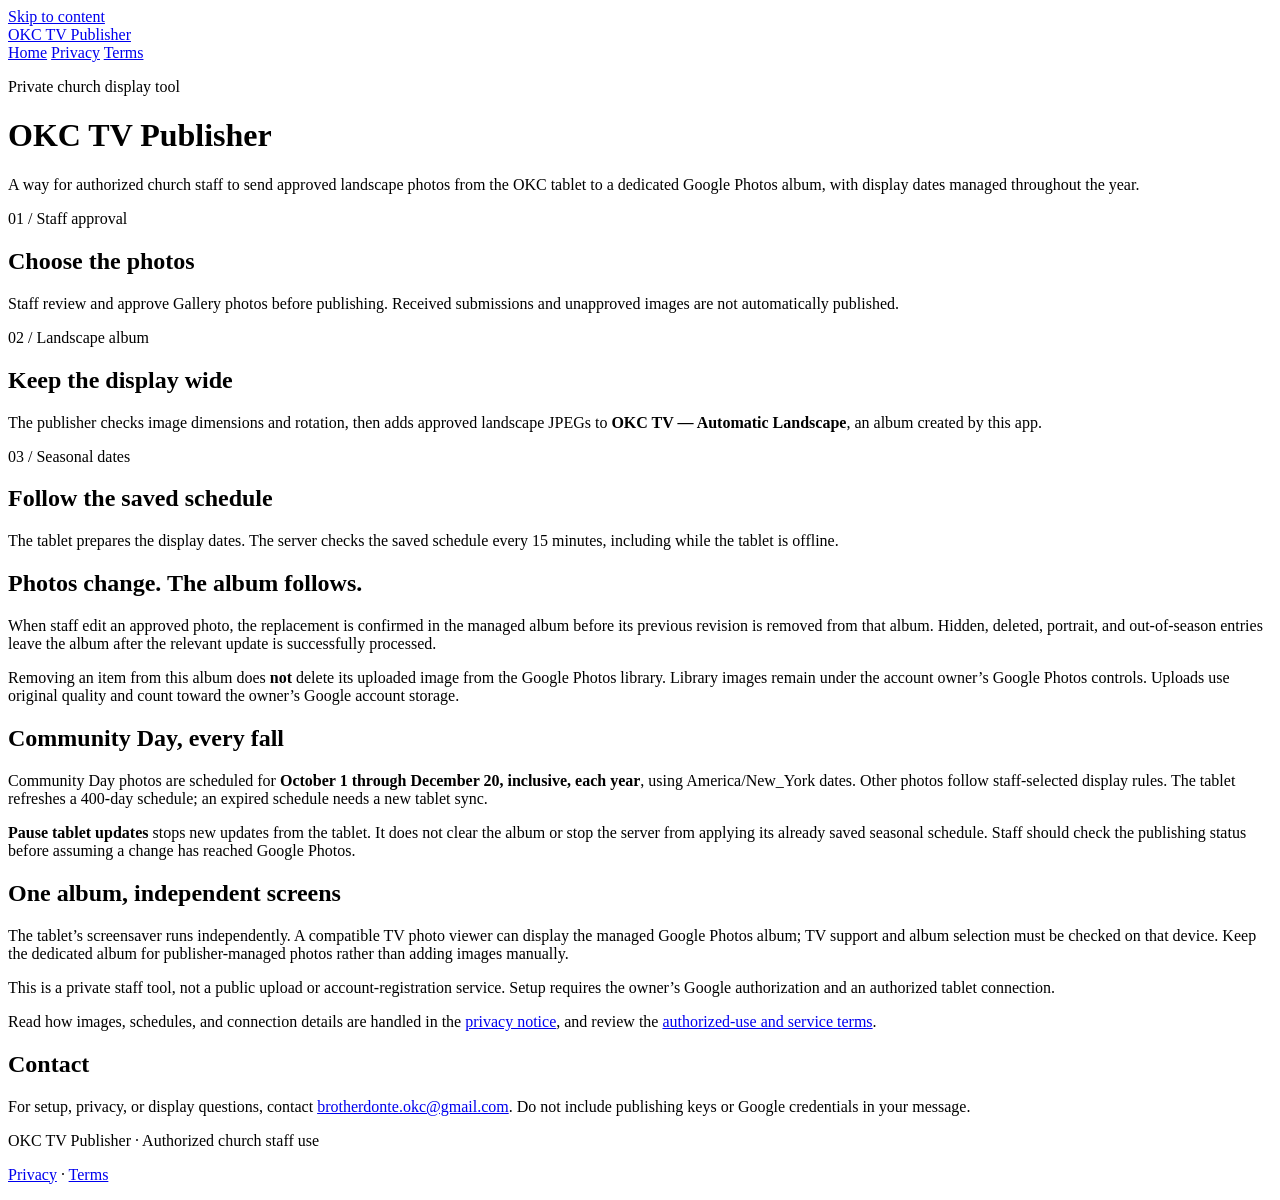
==== index.html @ 70f949c1 "Publish OKC TV Publisher index.html" ====
<!doctype html>
<html lang="en">
<head>
  <meta charset="utf-8">
  <meta name="viewport" content="width=device-width, initial-scale=1">
  <meta name="description" content="OKC TV Publisher helps authorized church staff publish approved landscape photos to a dedicated Google Photos album.">
  <title>OKC TV Publisher</title>
  <link rel="stylesheet" href="styles.css">
</head>
<body>
  <a class="skip-link" href="#main">Skip to content</a>
  <header class="site-header">
    <div class="shell header-inner">
      <a class="brand" href="index.html">OKC TV Publisher</a>
      <nav class="site-nav" aria-label="Main navigation">
        <a href="index.html" aria-current="page">Home</a>
        <a href="privacy.html">Privacy</a>
        <a href="terms.html">Terms</a>
      </nav>
    </div>
  </header>
  <main id="main" class="shell">
    <p class="eyebrow">Private church display tool</p>
    <h1>OKC TV Publisher</h1>
    <p class="lead">A way for authorized church staff to send approved landscape photos from the OKC tablet to a dedicated Google Photos album, with display dates managed throughout the year.</p>
    <div class="cards">
      <section class="card" aria-labelledby="approve-heading">
        <span class="step">01 / Staff approval</span>
        <h2 id="approve-heading">Choose the photos</h2>
        <p>Staff review and approve Gallery photos before publishing. Received submissions and unapproved images are not automatically published.</p>
      </section>
      <section class="card" aria-labelledby="publish-heading">
        <span class="step">02 / Landscape album</span>
        <h2 id="publish-heading">Keep the display wide</h2>
        <p>The publisher checks image dimensions and rotation, then adds approved landscape JPEGs to <strong>OKC TV — Automatic Landscape</strong>, an album created by this app.</p>
      </section>
      <section class="card" aria-labelledby="schedule-heading">
        <span class="step">03 / Seasonal dates</span>
        <h2 id="schedule-heading">Follow the saved schedule</h2>
        <p>The tablet prepares the display dates. The server checks the saved schedule every 15 minutes, including while the tablet is offline.</p>
      </section>
    </div>
    <div class="prose">
      <h2>Photos change. The album follows.</h2>
      <p>When staff edit an approved photo, the replacement is confirmed in the managed album before its previous revision is removed from that album. Hidden, deleted, portrait, and out-of-season entries leave the album after the relevant update is successfully processed.</p>
      <p>Removing an item from this album does <strong>not</strong> delete its uploaded image from the Google Photos library. Library images remain under the account owner’s Google Photos controls. Uploads use original quality and count toward the owner’s Google account storage.</p>
      <h2>Community Day, every fall</h2>
      <p>Community Day photos are scheduled for <strong>October 1 through December 20, inclusive, each year</strong>, using America/New_York dates. Other photos follow staff-selected display rules. The tablet refreshes a 400-day schedule; an expired schedule needs a new tablet sync.</p>
      <aside class="note" aria-label="What pausing does">
        <p><strong>Pause tablet updates</strong> stops new updates from the tablet. It does not clear the album or stop the server from applying its already saved seasonal schedule. Staff should check the publishing status before assuming a change has reached Google Photos.</p>
      </aside>
      <h2>One album, independent screens</h2>
      <p>The tablet’s screensaver runs independently. A compatible TV photo viewer can display the managed Google Photos album; TV support and album selection must be checked on that device. Keep the dedicated album for publisher-managed photos rather than adding images manually.</p>
      <p>This is a private staff tool, not a public upload or account-registration service. Setup requires the owner’s Google authorization and an authorized tablet connection.</p>
      <p>Read how images, schedules, and connection details are handled in the <a href="privacy.html">privacy notice</a>, and review the <a href="terms.html">authorized-use and service terms</a>.</p>
      <h2>Contact</h2>
      <p>For setup, privacy, or display questions, contact <a href="mailto:brotherdonte.okc@gmail.com">brotherdonte.okc@gmail.com</a>. Do not include publishing keys or Google credentials in your message.</p>
    </div>
  </main>
  <footer class="site-footer">
    <div class="shell footer-inner">
      <p>OKC TV Publisher · Authorized church staff use</p>
      <p><a href="privacy.html">Privacy</a> · <a href="terms.html">Terms</a></p>
    </div>
  </footer>
</body>
</html>
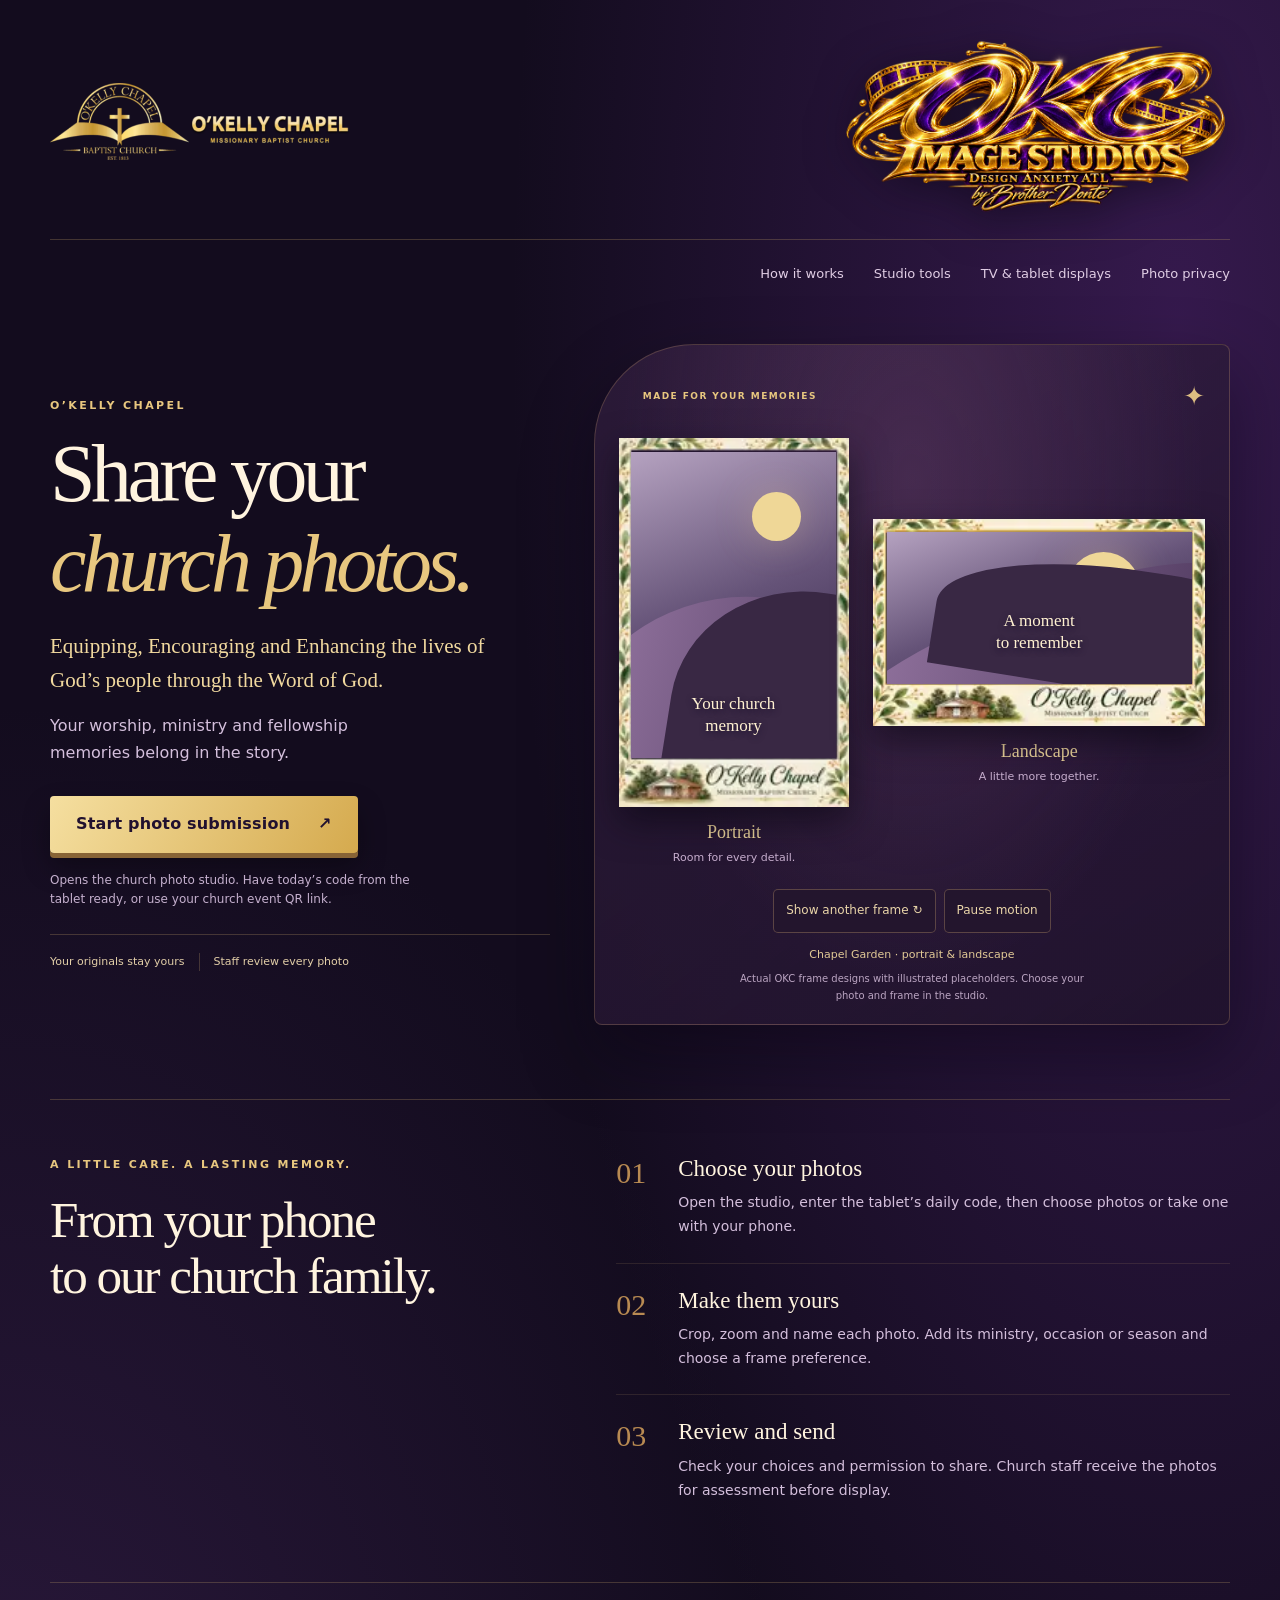
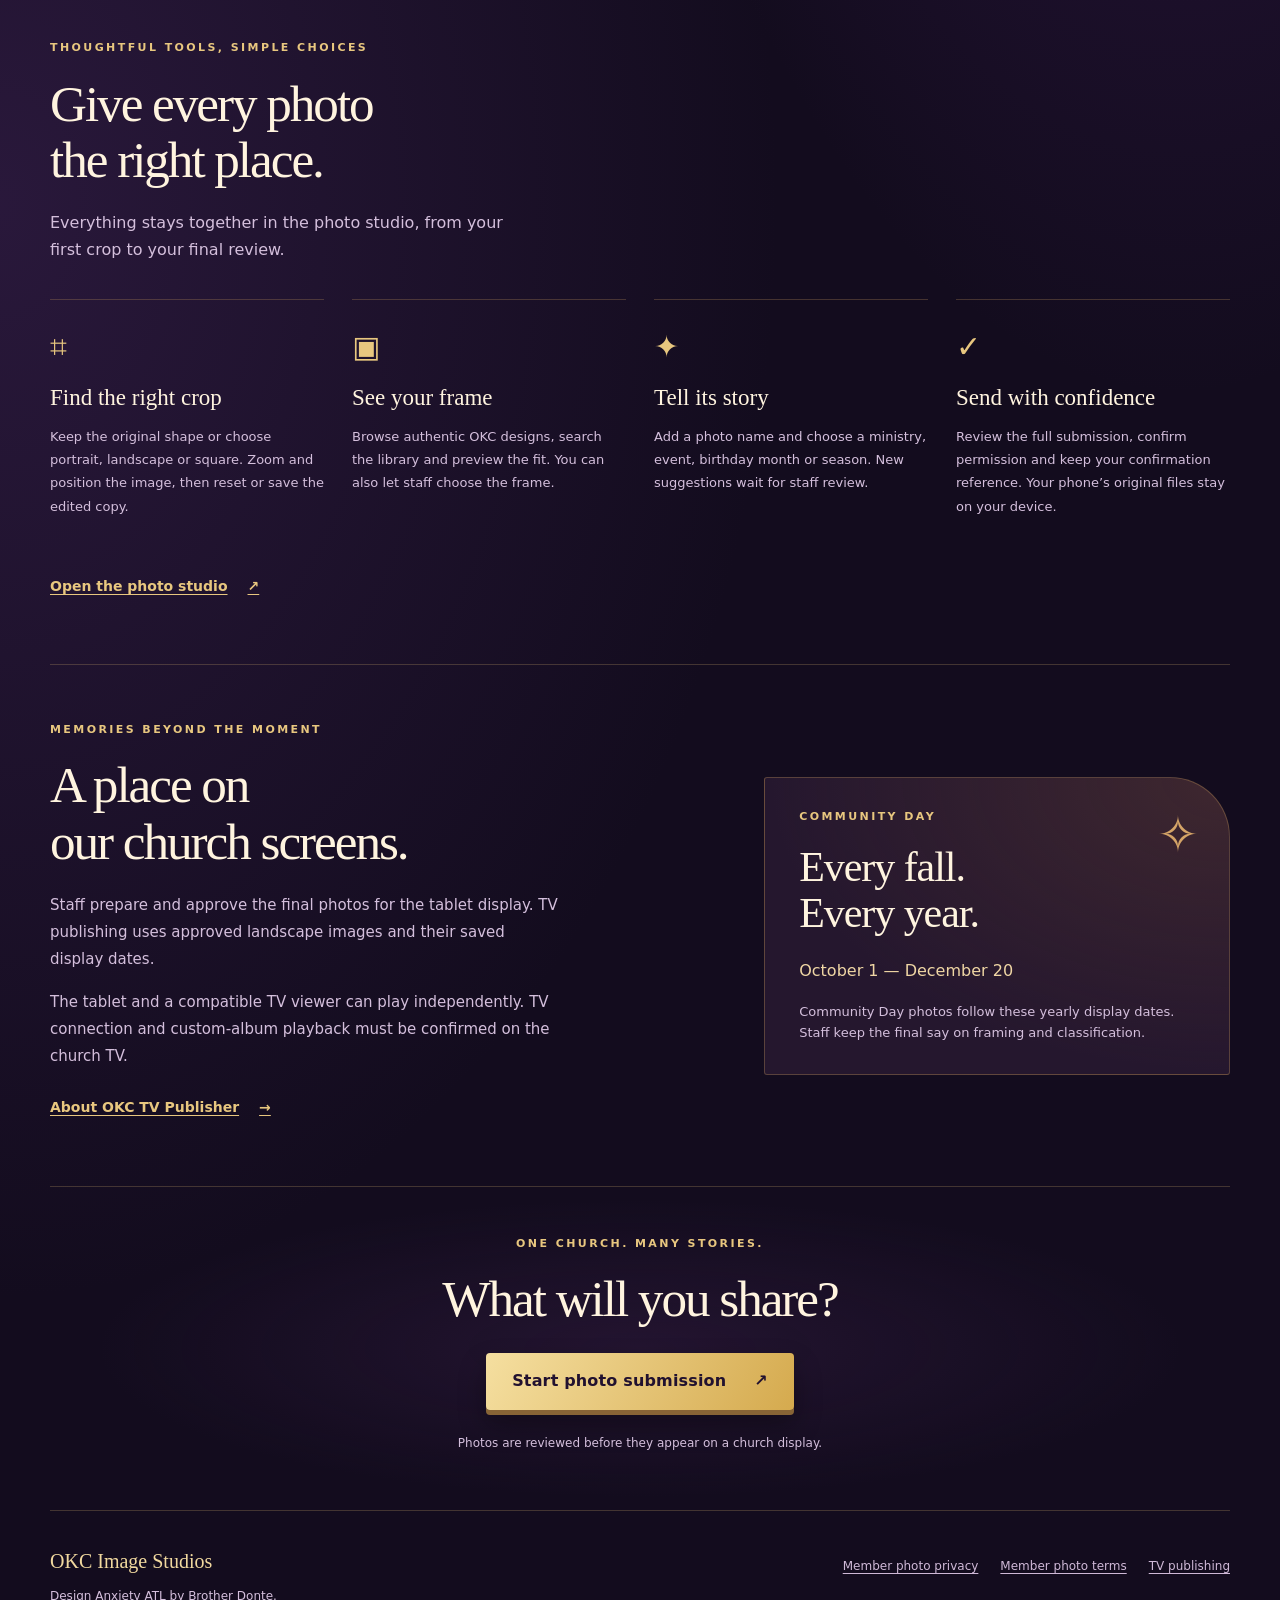
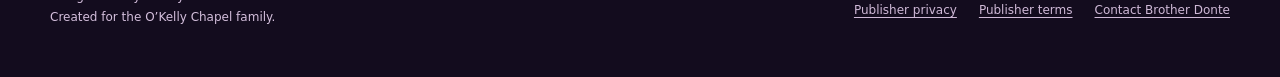
==== commit 30c3cbd3: "Publish OKC Image Studios portal and connected studio entry" ====
--- a/index.html
+++ b/index.html
@@ -3,65 +3,85 @@
 <head>
   <meta charset="utf-8">
   <meta name="viewport" content="width=device-width, initial-scale=1">
-  <meta name="description" content="OKC TV Publisher helps authorized church staff publish approved landscape photos to a dedicated Google Photos album.">
-  <title>OKC TV Publisher</title>
-  <link rel="stylesheet" href="styles.css">
+  <meta name="description" content="Share church photos with O&rsquo;Kelly Chapel. Crop and name your photos, choose portrait or landscape frames, and send them to church staff for review.">
+  <title>Share Church Memories | OKC Image Studios</title>
+  <link rel="stylesheet" href="studio.css">
+  <script src="studio.js" defer></script>
 </head>
 <body>
   <a class="skip-link" href="#main">Skip to content</a>
-  <header class="site-header">
-    <div class="shell header-inner">
-      <a class="brand" href="index.html">OKC TV Publisher</a>
-      <nav class="site-nav" aria-label="Main navigation">
-        <a href="index.html" aria-current="page">Home</a>
-        <a href="privacy.html">Privacy</a>
-        <a href="terms.html">Terms</a>
+  <div class="page-shell">
+    <header class="site-header">
+      <div class="brand-bar">
+        <a href="index.html" aria-label="OKC Image Studios home"><img class="church-brand" src="assets/church-brand.webp" alt="O&rsquo;Kelly Chapel Missionary Baptist Church" width="300" height="150"></a>
+        <img class="studio-brand" src="assets/studio-brand.png" alt="OKC Image Studios &mdash; Design Anxiety ATL by Brother Donte" width="390" height="200">
+      </div>
+      <nav class="main-nav" aria-label="Main navigation">
+        <a href="#how-it-works">How it works</a>
+        <a href="#studio-tools">Studio tools</a>
+        <a href="tv-publisher.html">TV &amp; tablet displays</a>
+        <a href="studio-privacy.html">Photo privacy</a>
       </nav>
-    </div>
-  </header>
-  <main id="main" class="shell">
-    <p class="eyebrow">Private church display tool</p>
-    <h1>OKC TV Publisher</h1>
-    <p class="lead">A way for authorized church staff to send approved landscape photos from the OKC tablet to a dedicated Google Photos album, with display dates managed throughout the year.</p>
-    <div class="cards">
-      <section class="card" aria-labelledby="approve-heading">
-        <span class="step">01 / Staff approval</span>
-        <h2 id="approve-heading">Choose the photos</h2>
-        <p>Staff review and approve Gallery photos before publishing. Received submissions and unapproved images are not automatically published.</p>
+    </header>
+    <main id="main">
+      <section class="studio-hero" aria-labelledby="hero-heading">
+        <div class="hero-copy">
+          <p class="eyebrow">O&rsquo;Kelly Chapel</p>
+          <h1 id="hero-heading">Share your<br><em>church photos.</em></h1>
+          <p class="church-motto">Equipping, Encouraging and Enhancing the lives of God&rsquo;s people through the Word of God.</p>
+          <p class="church-invitation">Your worship, ministry and fellowship memories belong in the story.</p>
+          <a class="button button-primary" href="https://script.google.com/macros/s/AKfycbyssqxUVHCUqK0O1XkhN_K3kER5trXIt2nqcTqf9sgAg4-SgfCbiGrs4DNAgqa4nCBD/exec">Start photo submission <span aria-hidden="true">&#8599;</span></a>
+          <p class="entry-note">Opens the church photo studio. Have today&rsquo;s code from the tablet ready, or use your church event QR link.</p>
+          <div class="trust" aria-label="Photo sharing safeguards"><span>Your originals stay yours</span><span>Staff review every photo</span></div>
+        </div>
+        <section class="hero-art" aria-labelledby="frame-examples-heading">
+          <div class="art-heading"><span class="eyebrow" id="frame-examples-heading">Made for your memories</span><span class="small-mark" aria-hidden="true">&#10022;</span></div>
+          <div class="hero-examples">
+            <figure class="hero-portrait">
+              <div class="frame-display portrait">
+                <img id="portrait-frame" src="assets/chapel-garden-portrait.webp" alt="Chapel Garden portrait frame" width="150" height="240">
+                <span class="photo-placeholder" id="portrait-placeholder" style="inset:3.75% 5.75% 13.125% 5.25%" aria-hidden="true"><span class="placeholder-sun"></span><span class="placeholder-hills"></span><span class="placeholder-label">Your church<br>memory</span></span>
+              </div>
+              <figcaption>Portrait <span>Room for every detail.</span></figcaption>
+            </figure>
+            <figure class="hero-landscape">
+              <div class="frame-display landscape">
+                <img id="landscape-frame" src="assets/chapel-garden-landscape.webp" alt="Chapel Garden landscape frame" width="240" height="150">
+                <span class="photo-placeholder" id="landscape-placeholder" style="inset:6.5% 3.984375% 20.375% 3.984375%" aria-hidden="true"><span class="placeholder-sun"></span><span class="placeholder-hills"></span><span class="placeholder-label">A moment<br>to remember</span></span>
+              </div>
+              <figcaption>Landscape <span>A little more together.</span></figcaption>
+            </figure>
+          </div>
+          <div class="example-controls"><button id="next-example" type="button">Show another frame <span aria-hidden="true">&#8635;</span></button><button id="pause-motion" type="button" aria-pressed="false">Pause motion</button></div>
+          <p id="frame-status" class="frame-status" role="status">Chapel Garden &middot; portrait &amp; landscape</p>
+          <p class="sample-credit">Actual OKC frame designs with illustrated placeholders. Choose your photo and frame in the studio.</p>
+        </section>
       </section>
-      <section class="card" aria-labelledby="publish-heading">
-        <span class="step">02 / Landscape album</span>
-        <h2 id="publish-heading">Keep the display wide</h2>
-        <p>The publisher checks image dimensions and rotation, then adds approved landscape JPEGs to <strong>OKC TV — Automatic Landscape</strong>, an album created by this app.</p>
+      <section class="how-it-works" id="how-it-works" aria-labelledby="journey-heading">
+        <div class="section-heading"><p class="eyebrow">A little care. A lasting memory.</p><h2 id="journey-heading">From your phone<br>to our church family.</h2></div>
+        <ol class="journey">
+          <li><span class="step-number">01</span><div><h3>Choose your photos</h3><p>Open the studio, enter the tablet&rsquo;s daily code, then choose photos or take one with your phone.</p></div></li>
+          <li><span class="step-number">02</span><div><h3>Make them yours</h3><p>Crop, zoom and name each photo. Add its ministry, occasion or season and choose a frame preference.</p></div></li>
+          <li><span class="step-number">03</span><div><h3>Review and send</h3><p>Check your choices and permission to share. Church staff receive the photos for assessment before display.</p></div></li>
+        </ol>
       </section>
-      <section class="card" aria-labelledby="schedule-heading">
-        <span class="step">03 / Seasonal dates</span>
-        <h2 id="schedule-heading">Follow the saved schedule</h2>
-        <p>The tablet prepares the display dates. The server checks the saved schedule every 15 minutes, including while the tablet is offline.</p>
+      <section class="studio-tools" id="studio-tools" aria-labelledby="tools-heading">
+        <div class="section-heading"><p class="eyebrow">Thoughtful tools, simple choices</p><h2 id="tools-heading">Give every photo<br>the right place.</h2><p>Everything stays together in the photo studio, from your first crop to your final review.</p></div>
+        <div class="tool-grid">
+          <article><span class="tool-symbol" aria-hidden="true">&#8983;</span><h3>Find the right crop</h3><p>Keep the original shape or choose portrait, landscape or square. Zoom and position the image, then reset or save the edited copy.</p></article>
+          <article><span class="tool-symbol" aria-hidden="true">&#9635;</span><h3>See your frame</h3><p>Browse authentic OKC designs, search the library and preview the fit. You can also let staff choose the frame.</p></article>
+          <article><span class="tool-symbol" aria-hidden="true">&#10022;</span><h3>Tell its story</h3><p>Add a photo name and choose a ministry, event, birthday month or season. New suggestions wait for staff review.</p></article>
+          <article><span class="tool-symbol" aria-hidden="true">&#10003;</span><h3>Send with confidence</h3><p>Review the full submission, confirm permission and keep your confirmation reference. Your phone&rsquo;s original files stay on your device.</p></article>
+        </div>
+        <a class="text-link" href="https://script.google.com/macros/s/AKfycbyssqxUVHCUqK0O1XkhN_K3kER5trXIt2nqcTqf9sgAg4-SgfCbiGrs4DNAgqa4nCBD/exec">Open the photo studio <span aria-hidden="true">&#8599;</span></a>
       </section>
-    </div>
-    <div class="prose">
-      <h2>Photos change. The album follows.</h2>
-      <p>When staff edit an approved photo, the replacement is confirmed in the managed album before its previous revision is removed from that album. Hidden, deleted, portrait, and out-of-season entries leave the album after the relevant update is successfully processed.</p>
-      <p>Removing an item from this album does <strong>not</strong> delete its uploaded image from the Google Photos library. Library images remain under the account owner’s Google Photos controls. Uploads use original quality and count toward the owner’s Google account storage.</p>
-      <h2>Community Day, every fall</h2>
-      <p>Community Day photos are scheduled for <strong>October 1 through December 20, inclusive, each year</strong>, using America/New_York dates. Other photos follow staff-selected display rules. The tablet refreshes a 400-day schedule; an expired schedule needs a new tablet sync.</p>
-      <aside class="note" aria-label="What pausing does">
-        <p><strong>Pause tablet updates</strong> stops new updates from the tablet. It does not clear the album or stop the server from applying its already saved seasonal schedule. Staff should check the publishing status before assuming a change has reached Google Photos.</p>
-      </aside>
-      <h2>One album, independent screens</h2>
-      <p>The tablet’s screensaver runs independently. A compatible TV photo viewer can display the managed Google Photos album; TV support and album selection must be checked on that device. Keep the dedicated album for publisher-managed photos rather than adding images manually.</p>
-      <p>This is a private staff tool, not a public upload or account-registration service. Setup requires the owner’s Google authorization and an authorized tablet connection.</p>
-      <p>Read how images, schedules, and connection details are handled in the <a href="privacy.html">privacy notice</a>, and review the <a href="terms.html">authorized-use and service terms</a>.</p>
-      <h2>Contact</h2>
-      <p>For setup, privacy, or display questions, contact <a href="mailto:brotherdonte.okc@gmail.com">brotherdonte.okc@gmail.com</a>. Do not include publishing keys or Google credentials in your message.</p>
-    </div>
-  </main>
-  <footer class="site-footer">
-    <div class="shell footer-inner">
-      <p>OKC TV Publisher · Authorized church staff use</p>
-      <p><a href="privacy.html">Privacy</a> · <a href="terms.html">Terms</a></p>
-    </div>
-  </footer>
+      <section class="display-section" aria-labelledby="display-heading">
+        <div><p class="eyebrow">Memories beyond the moment</p><h2 id="display-heading">A place on<br>our church screens.</h2><p>Staff prepare and approve the final photos for the tablet display. TV publishing uses approved landscape images and their saved display dates.</p><p>The tablet and a compatible TV viewer can play independently. TV connection and custom-album playback must be confirmed on the church TV.</p><a class="text-link" href="tv-publisher.html">About OKC TV Publisher <span aria-hidden="true">&#8594;</span></a></div>
+        <aside class="season-note" aria-labelledby="community-heading"><span class="season-mark" aria-hidden="true">&#10023;</span><p class="eyebrow">Community Day</p><h3 id="community-heading">Every fall.<br>Every year.</h3><p class="season-dates">October 1 &mdash; December 20</p><p>Community Day photos follow these yearly display dates. Staff keep the final say on framing and classification.</p></aside>
+      </section>
+      <section class="closing" aria-labelledby="closing-heading"><p class="eyebrow">One church. Many stories.</p><h2 id="closing-heading">What will you share?</h2><a class="button button-primary" href="https://script.google.com/macros/s/AKfycbyssqxUVHCUqK0O1XkhN_K3kER5trXIt2nqcTqf9sgAg4-SgfCbiGrs4DNAgqa4nCBD/exec">Start photo submission <span aria-hidden="true">&#8599;</span></a><p>Photos are reviewed before they appear on a church display.</p></section>
+    </main>
+    <footer class="site-footer"><div><strong>OKC Image Studios</strong><p>Design Anxiety ATL by Brother Donte.<br>Created for the O&rsquo;Kelly Chapel family.</p></div><nav aria-label="Footer navigation"><a href="studio-privacy.html">Member photo privacy</a><a href="studio-terms.html">Member photo terms</a><a href="tv-publisher.html">TV publishing</a><a href="privacy.html">Publisher privacy</a><a href="terms.html">Publisher terms</a><a href="mailto:brotherdonte.okc@gmail.com">Contact Brother Donte</a></nav></footer>
+  </div>
 </body>
 </html>
--- a/studio.css
+++ b/studio.css
@@ -0,0 +1,99 @@
+:root{color-scheme:dark;--ink:#130c1e;--paper:#fff4df;--gold:#e8c77f;--muted:#d4bfdc;--line:#c4a16a45;--panel:#281934}
+*{box-sizing:border-box}
+html{scroll-behavior:smooth;scroll-padding-top:24px}
+body{margin:0;background:radial-gradient(ellipse at 92% 10%,#53257688,transparent 40%),radial-gradient(ellipse at 0 55%,#38204e99,transparent 43%),var(--ink);color:var(--paper);font:16px/1.65 system-ui,-apple-system,"Segoe UI",sans-serif;overflow-wrap:anywhere}
+a{color:var(--gold);text-underline-offset:.22em}
+button,a{-webkit-tap-highlight-color:transparent}
+a:focus-visible,button:focus-visible{outline:3px solid #fff0bd;outline-offset:5px}
+button{font:inherit;cursor:pointer}
+img{display:block;max-width:100%;height:auto}
+.page-shell{width:min(100% - 80px,1180px);margin-inline:auto}
+.skip-link{position:absolute;left:16px;top:-100px;background:var(--gold);color:var(--ink);padding:12px 20px;z-index:5}
+.skip-link:focus{top:12px}
+.brand-bar{display:flex;align-items:center;justify-content:space-between;gap:32px;min-height:186px;padding:24px 0 20px;border-bottom:1px solid var(--line)}
+.brand-bar>a{display:block;max-width:38%}
+.church-brand{width:300px}
+.studio-brand{width:390px;max-width:48%;filter:drop-shadow(0 8px 22px #08041188)}
+.main-nav{display:flex;justify-content:flex-end;flex-wrap:wrap;gap:6px 30px;padding:12px 0}
+.main-nav a{color:#e0cde4;font-size:13px;text-decoration:none;min-height:44px;display:inline-flex;align-items:center}
+.main-nav a:hover{text-decoration:underline;color:var(--gold)}
+.studio-hero{display:grid;grid-template-columns:minmax(0,.88fr) minmax(0,1.12fr);gap:44px;align-items:center;margin:36px 0 74px;min-height:470px}
+.eyebrow{margin:0 0 18px;color:var(--gold);font-size:11px;font-weight:650;letter-spacing:.22em;text-transform:uppercase}
+h1,h2,h3{font-family:Georgia,"Times New Roman",serif;font-weight:400;line-height:1.1}
+h1{font-size:clamp(50px,6.4vw,86px);letter-spacing:-.055em;margin:0 0 26px;line-height:.98}
+h1 em{display:inline-block;color:var(--gold);font-weight:400;margin-top:10px}
+p{margin:0 0 16px;color:var(--muted)}
+.church-motto{color:#f1d99f;font-family:Georgia,serif;font-size:21px;line-height:1.6;max-width:470px}
+.church-invitation{font-size:16px;max-width:380px}
+.button{display:inline-flex;align-items:center;justify-content:space-between;gap:28px;min-height:54px;padding:15px 26px;border-radius:4px;text-decoration:none;font-weight:700;letter-spacing:.01em;transition:transform .18s,box-shadow .18s}
+.button-primary{background:linear-gradient(120deg,#f5dfa0,#d5aa4e);color:#21112f;box-shadow:0 5px 0 #886436,0 14px 28px #0005;margin-top:14px}
+.button-primary:hover{transform:translateY(-2px);box-shadow:0 7px 0 #886436,0 18px 32px #0006}
+.entry-note{font-size:12px;line-height:1.65;max-width:370px;margin-top:18px;color:#c5b0ce}
+.trust{display:flex;flex-wrap:wrap;gap:8px 14px;border-top:1px solid var(--line);padding-top:18px;margin-top:24px;font-size:11px;color:#e3cfa8}
+.trust span+span{padding-left:14px;border-left:1px solid var(--line)}
+.hero-art{background:radial-gradient(ellipse at 50% 20%,#6e457066,transparent 65%),linear-gradient(145deg,#342041aa,#20132cdd);border:1px solid #b28b624d;border-radius:100px 8px 8px 8px;padding:30px 24px 20px;box-shadow:0 30px 70px #06030c66;overflow:hidden;position:relative}
+.art-heading{display:flex;align-items:center;justify-content:space-between;padding-left:24px;margin-bottom:20px;gap:10px}
+.art-heading .eyebrow{font-size:9px;letter-spacing:.16em;margin:0}
+.small-mark{color:#ddbe82;font-size:26px}
+.hero-examples{display:grid;grid-template-columns:.82fr 1.18fr;gap:24px;align-items:center}
+.hero-examples figure{margin:0;min-width:0}
+.hero-portrait{animation:portrait-float 7s ease-in-out infinite}
+.hero-landscape{animation:landscape-float 8s ease-in-out -3s infinite}
+.frame-display{position:relative;filter:drop-shadow(0 14px 18px #09050f99)}
+.frame-display img{position:relative;width:100%}
+.frame-display.portrait{aspect-ratio:5/8}
+.frame-display.landscape{aspect-ratio:8/5}
+.photo-placeholder{position:absolute;display:flex;align-items:flex-end;justify-content:center;padding:12% 4% 9%;overflow:hidden;background:linear-gradient(160deg,#b5a2c0,#655378 48%,#2b1c3e);isolation:isolate}
+.placeholder-label{font-family:Georgia,serif;color:#fff1d1;font-size:clamp(11px,1.4vw,17px);line-height:1.3;text-align:center;z-index:1;text-shadow:0 2px 6px #1d122f}
+.placeholder-sun{position:absolute;width:24%;aspect-ratio:1;border-radius:50%;background:#efd797;top:13%;right:17%;box-shadow:0 0 38px #ffdf9744}
+.placeholder-hills{position:absolute;width:150%;height:80%;left:-28%;bottom:-28%;transform:rotate(-23deg);border-radius:48% 55% 0 0;background:linear-gradient(130deg,#9b7ba7,#493459)}
+.placeholder-hills:after{content:"";position:absolute;inset:10% -20% -12% 30%;border-radius:50% 45% 0 0;background:#392844;transform:rotate(32deg)}
+figcaption{margin-top:14px;text-align:center;color:#f2d99e;font-family:Georgia,serif;font-size:18px;line-height:1.3}
+figcaption span{display:block;margin-top:6px;color:#c8afcf;font:11px/1.5 system-ui,sans-serif}
+.example-controls{display:flex;justify-content:center;flex-wrap:wrap;gap:8px;margin-top:22px}
+.example-controls button{min-height:44px;padding:8px 12px;border:1px solid #af8a6866;border-radius:5px;color:#ead5a9;background:#23152d;font-size:12px}
+.example-controls button:hover{border-color:var(--gold);background:#392344}
+.example-controls button:disabled{cursor:default;color:#bfabc5;border-color:#735d7c}
+.frame-status{font-size:11px;color:#e3ca96;text-align:center;margin:13px 0 6px}
+.sample-credit{font-size:10px;line-height:1.7;color:#bba5c2;text-align:center;max-width:350px;margin:0 auto}
+.section-heading h2,.display-section h2{font-size:clamp(34px,4vw,52px);letter-spacing:-.04em;margin:0 0 22px}
+.how-it-works,.studio-tools,.display-section{border-top:1px solid var(--line);padding:56px 0}
+.how-it-works{display:grid;grid-template-columns:.9fr 1.1fr;gap:64px}
+.journey{margin:0;padding:0;list-style:none}
+.journey li{display:flex;gap:24px;padding:0 0 24px}
+.journey li+li{padding-top:24px;border-top:1px solid #c4a16a26}
+.step-number{font-family:Georgia,serif;font-size:30px;color:#b88a52;line-height:1.15;min-width:38px}
+.journey h3{font-size:23px;margin:0 0 10px}
+.journey p{font-size:14px;line-height:1.7;margin:0}
+.studio-tools>.section-heading{max-width:620px}
+.studio-tools>.section-heading p:last-child{max-width:470px}
+.tool-grid{display:grid;grid-template-columns:repeat(4,minmax(0,1fr));gap:28px;margin:36px 0 30px}
+.tool-grid article{border-top:1px solid #a7815555;padding-top:22px}
+.tool-symbol{font-size:30px;color:var(--gold)}
+.tool-grid h3{font-size:23px;margin:14px 0}
+.tool-grid p{font-size:13px;line-height:1.8}
+.text-link{display:inline-flex;align-items:center;gap:20px;min-height:44px;font-size:14px;font-weight:650}
+.display-section{display:grid;grid-template-columns:1.15fr .85fr;gap:84px;align-items:center}
+.display-section>div>p:not(.eyebrow){max-width:510px;font-size:15px;line-height:1.8}
+.season-note{border:1px solid #bf965755;padding:30px 34px;background:radial-gradient(ellipse at top right,#70473155,transparent 70%),#25172e;border-radius:3px 60px 3px 3px;position:relative}
+.season-mark{position:absolute;right:30px;top:16px;font-size:50px;color:#d4a467}
+.season-note .eyebrow{margin-bottom:18px}
+.season-note h3{font-size:42px;letter-spacing:-.025em;margin:0 0 22px}
+.season-dates{color:#efd6a4;font-size:16px}
+.season-note p:last-child{font-size:13px;margin:0}
+.closing{border-block:1px solid var(--line);padding:48px 0 56px;text-align:center;background:radial-gradient(ellipse at center,#4f2a6144,transparent 65%)}
+.closing h2{font-size:clamp(36px,4vw,54px);letter-spacing:-.04em;margin:0 0 12px}
+.closing>p:last-child{font-size:12px;margin:24px 0 0}
+.site-footer{padding:34px 0 44px;display:flex;justify-content:space-between;gap:28px;align-items:flex-start}
+.site-footer strong{font-family:Georgia,serif;font-size:20px;color:#f1d99f;font-weight:400}
+.site-footer p{font-size:12px;line-height:1.8;margin:8px 0 0}
+.site-footer nav{display:flex;max-width:440px;justify-content:flex-end;gap:0 22px;flex-wrap:wrap}
+.site-footer a{font-size:12px;color:#cfb9d7;min-height:44px;display:inline-flex;align-items:center}
+body[data-motion="paused"] .hero-examples figure{animation-play-state:paused}
+@keyframes portrait-float{0%,100%{transform:translateY(0) rotate(-3deg)}50%{transform:translateY(-5px) rotate(-2deg)}}
+@keyframes landscape-float{0%,100%{transform:translateY(3px) rotate(3deg)}50%{transform:translateY(-3px) rotate(2deg)}}
+@media(max-width:960px){.page-shell{width:calc(100% - 48px)}.studio-hero{gap:28px}.hero-art{padding:24px 16px 18px}.hero-examples{gap:18px}.art-heading{padding-left:18px}.how-it-works{gap:38px}.display-section{gap:42px}.tool-grid{grid-template-columns:repeat(2,minmax(0,1fr))}}
+@media(max-width:700px){.page-shell{width:calc(100% - 32px)}.brand-bar{flex-direction:column;gap:8px;padding:20px 0 12px}.brand-bar>a{max-width:85%}.church-brand{width:250px}.studio-brand{width:340px;max-width:100%}.main-nav{justify-content:center;gap:0 20px;padding:8px 0}.main-nav a{font-size:12px}.studio-hero{grid-template-columns:1fr;margin:30px 0 42px;gap:34px}.hero-copy{max-width:550px}.hero-copy h1{font-size:58px;line-height:1.02;letter-spacing:-.045em;margin-bottom:22px}.church-motto{font-size:20px}.church-invitation{max-width:none}.entry-note{max-width:430px}.hero-art{max-width:550px;width:100%;margin-inline:auto;border-radius:70px 8px 8px 8px;padding:24px 20px 18px}.hero-examples{gap:26px}.placeholder-label{font-size:clamp(12px,3.3vw,19px)}.how-it-works,.display-section{grid-template-columns:1fr;gap:24px}.how-it-works,.studio-tools,.display-section{padding:38px 0}.journey li{gap:18px}.section-heading h2,.display-section h2{font-size:40px}.tool-grid{gap:24px;margin-top:26px}.tool-grid h3{font-size:21px}.season-note{max-width:500px}.site-footer{flex-direction:column;gap:16px}.site-footer nav{justify-content:flex-start;gap:0 18px}.closing{padding:40px 0}}
+@media(max-width:380px){.hero-copy h1{font-size:49px}.hero-examples{gap:17px}.hero-art{padding:24px 14px 16px}.tool-grid{grid-template-columns:1fr}.button{width:100%;gap:10px;padding-inline:18px}.main-nav{gap:0 14px}.trust{gap:8px}.trust span+span{padding-left:8px}.art-heading .eyebrow{font-size:8px}.section-heading h2,.display-section h2{font-size:36px}}
+@media(prefers-reduced-motion:reduce){html{scroll-behavior:auto}*,*::before,*::after{animation:none!important;transition:none!important}.hero-portrait{transform:rotate(-2deg)}.hero-landscape{transform:rotate(2deg)}}
+@media print{body{background:#fff;color:#111}.page-shell{width:100%}p,.eyebrow,a{color:#111}.site-header,.hero-art,.example-controls,.button,.site-footer nav{display:none}.studio-hero,.how-it-works,.display-section{display:block;margin:20px 0}.how-it-works,.studio-tools,.display-section,.closing{padding:20px 0}.tool-grid{grid-template-columns:repeat(2,1fr)}.season-note{background:none;break-inside:avoid}}
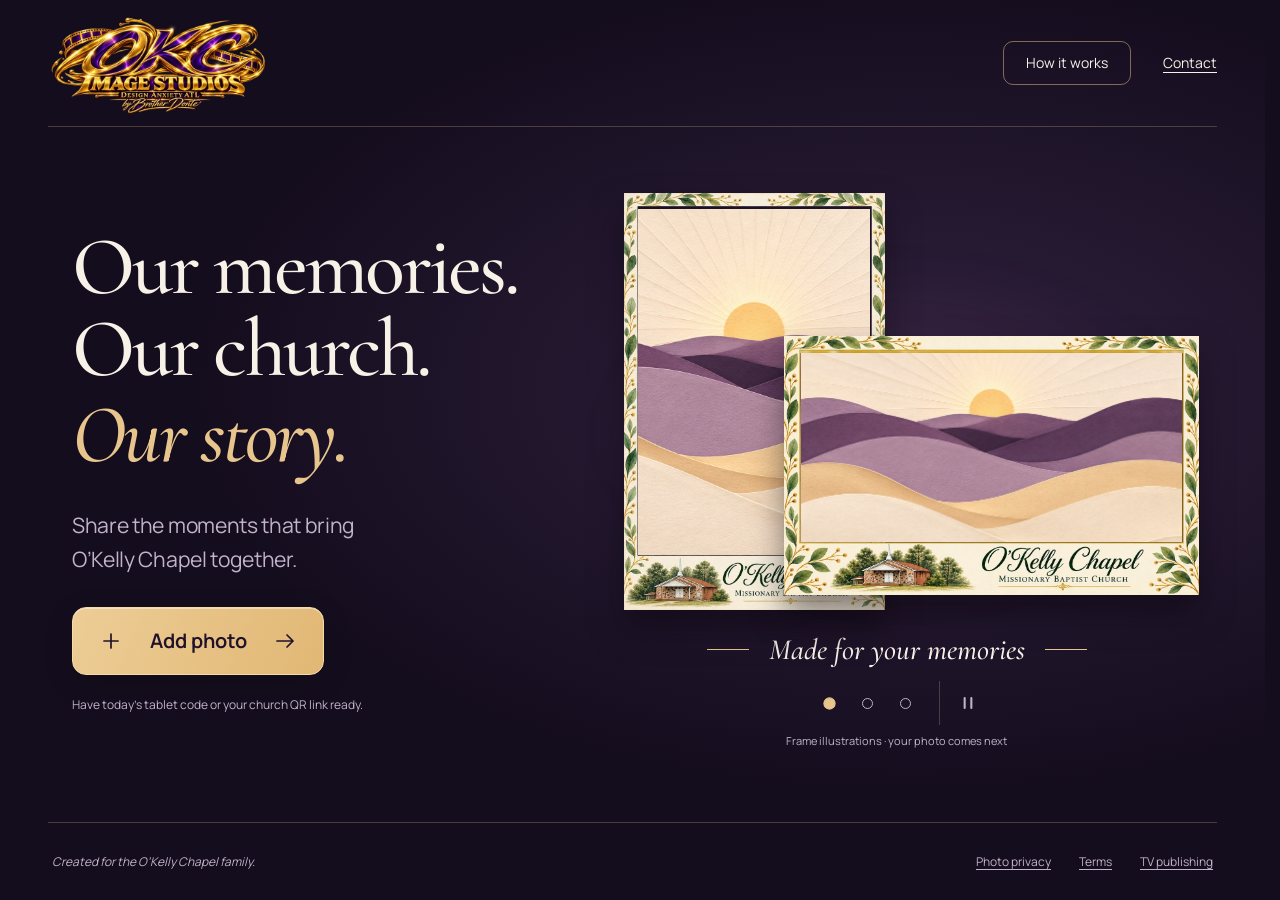
==== commit 0601de4c: "Refine studio welcome screen, typography and direct photo entry" ====
--- a/index.html
+++ b/index.html
@@ -1,87 +1,76 @@
-<!doctype html>
+﻿<!doctype html>
 <html lang="en">
 <head>
   <meta charset="utf-8">
   <meta name="viewport" content="width=device-width, initial-scale=1">
-  <meta name="description" content="Share church photos with O&rsquo;Kelly Chapel. Crop and name your photos, choose portrait or landscape frames, and send them to church staff for review.">
-  <title>Share Church Memories | OKC Image Studios</title>
-  <link rel="stylesheet" href="studio.css">
-  <script src="studio.js" defer></script>
+  <meta name="description" content="Share the moments that bring O’Kelly Chapel together. Add your photo, choose a frame and send it to church staff for review.">
+  <meta name="theme-color" content="#140d1d">
+  <title>Our Church. Our Story. | OKC Image Studios</title>
+  <link rel="stylesheet" href="studio.css?v=20261110-2">
+  <script src="studio.js?v=20261110-2" defer></script>
 </head>
 <body>
   <a class="skip-link" href="#main">Skip to content</a>
   <div class="page-shell">
     <header class="site-header">
-      <div class="brand-bar">
-        <a href="index.html" aria-label="OKC Image Studios home"><img class="church-brand" src="assets/church-brand.webp" alt="O&rsquo;Kelly Chapel Missionary Baptist Church" width="300" height="150"></a>
-        <img class="studio-brand" src="assets/studio-brand.png" alt="OKC Image Studios &mdash; Design Anxiety ATL by Brother Donte" width="390" height="200">
-      </div>
-      <nav class="main-nav" aria-label="Main navigation">
-        <a href="#how-it-works">How it works</a>
-        <a href="#studio-tools">Studio tools</a>
-        <a href="tv-publisher.html">TV &amp; tablet displays</a>
-        <a href="studio-privacy.html">Photo privacy</a>
+      <a class="brand" href="index.html" aria-label="OKC Image Studios home"><img src="assets/studio-brand.webp" alt="OKC Image Studios — Design Anxiety ATL by Brother Donte" width="360" height="180"></a>
+      <nav aria-label="Main navigation">
+        <button class="quiet-button" id="how-it-works" type="button" aria-haspopup="dialog">How it works</button>
+        <a href="mailto:brotherdonte.okc@gmail.com">Contact</a>
       </nav>
     </header>
     <main id="main">
-      <section class="studio-hero" aria-labelledby="hero-heading">
+      <section class="studio-home" aria-labelledby="hero-heading">
         <div class="hero-copy">
-          <p class="eyebrow">O&rsquo;Kelly Chapel</p>
-          <h1 id="hero-heading">Share your<br><em>church photos.</em></h1>
-          <p class="church-motto">Equipping, Encouraging and Enhancing the lives of God&rsquo;s people through the Word of God.</p>
-          <p class="church-invitation">Your worship, ministry and fellowship memories belong in the story.</p>
-          <a class="button button-primary" href="https://script.google.com/macros/s/AKfycbyssqxUVHCUqK0O1XkhN_K3kER5trXIt2nqcTqf9sgAg4-SgfCbiGrs4DNAgqa4nCBD/exec">Start photo submission <span aria-hidden="true">&#8599;</span></a>
-          <p class="entry-note">Opens the church photo studio. Have today&rsquo;s code from the tablet ready, or use your church event QR link.</p>
-          <div class="trust" aria-label="Photo sharing safeguards"><span>Your originals stay yours</span><span>Staff review every photo</span></div>
+          <h1 id="hero-heading"><span>Our memories.</span><span>Our church.</span><em>Our story.</em></h1>
+          <p class="invitation">Share the moments that bring<br class="desktop-break"> O’Kelly Chapel together.</p>
+          <a class="button-primary" id="add-photo" href="https://script.google.com/macros/s/AKfycbyssqxUVHCUqK0O1XkhN_K3kER5trXIt2nqcTqf9sgAg4-SgfCbiGrs4DNAgqa4nCBD/exec?start=1"><svg viewBox="0 0 24 24" aria-hidden="true"><path d="M12 5v14M5 12h14"/></svg><span>Add photo</span><svg class="button-arrow" viewBox="0 0 24 24" aria-hidden="true"><path d="M4 12h16m-6-6 6 6-6 6"/></svg></a>
+          <p class="entry-note">Have today’s tablet code or your church QR link ready.</p>
         </div>
-        <section class="hero-art" aria-labelledby="frame-examples-heading">
-          <div class="art-heading"><span class="eyebrow" id="frame-examples-heading">Made for your memories</span><span class="small-mark" aria-hidden="true">&#10022;</span></div>
+        <div class="hero-art" aria-label="Portrait and landscape frame illustrations">
           <div class="hero-examples">
             <figure class="hero-portrait">
               <div class="frame-display portrait">
                 <img id="portrait-frame" src="assets/chapel-garden-portrait.webp" alt="Chapel Garden portrait frame" width="150" height="240">
-                <span class="photo-placeholder" id="portrait-placeholder" style="inset:3.75% 5.75% 13.125% 5.25%" aria-hidden="true"><span class="placeholder-sun"></span><span class="placeholder-hills"></span><span class="placeholder-label">Your church<br>memory</span></span>
+                <span class="photo-placeholder" id="portrait-placeholder" style="inset:3.75% 5.75% 13.125% 5.25%" aria-hidden="true"></span>
               </div>
-              <figcaption>Portrait <span>Room for every detail.</span></figcaption>
             </figure>
             <figure class="hero-landscape">
               <div class="frame-display landscape">
                 <img id="landscape-frame" src="assets/chapel-garden-landscape.webp" alt="Chapel Garden landscape frame" width="240" height="150">
-                <span class="photo-placeholder" id="landscape-placeholder" style="inset:6.5% 3.984375% 20.375% 3.984375%" aria-hidden="true"><span class="placeholder-sun"></span><span class="placeholder-hills"></span><span class="placeholder-label">A moment<br>to remember</span></span>
+                <span class="photo-placeholder" id="landscape-placeholder" style="inset:6.5% 3.984375% 20.375% 3.984375%" aria-hidden="true"></span>
               </div>
-              <figcaption>Landscape <span>A little more together.</span></figcaption>
             </figure>
           </div>
-          <div class="example-controls"><button id="next-example" type="button">Show another frame <span aria-hidden="true">&#8635;</span></button><button id="pause-motion" type="button" aria-pressed="false">Pause motion</button></div>
-          <p id="frame-status" class="frame-status" role="status">Chapel Garden &middot; portrait &amp; landscape</p>
-          <p class="sample-credit">Actual OKC frame designs with illustrated placeholders. Choose your photo and frame in the studio.</p>
-        </section>
+          <p class="art-caption">Made for your memories</p>
+          <div class="art-controls">
+            <div class="frame-options" role="group" aria-label="Choose a frame preview">
+              <button type="button" data-frame="0" aria-label="Chapel Garden frames" aria-pressed="true"><span></span></button>
+              <button type="button" data-frame="1" aria-label="Classic Stained Glass frames" aria-pressed="false"><span></span></button>
+              <button type="button" data-frame="2" aria-label="Floral Garden frames" aria-pressed="false"><span></span></button>
+            </div>
+            <button id="pause-motion" class="motion-button" type="button" aria-label="Pause motion" aria-pressed="false"><svg class="pause-icon" viewBox="0 0 24 24" aria-hidden="true"><path d="M8 6v12m8-12v12"/></svg><svg class="play-icon" viewBox="0 0 24 24" aria-hidden="true"><path d="m9 5 10 7-10 7Z"/></svg></button>
+          </div>
+          <p class="sample-credit">Frame illustrations · your photo comes next</p>
+          <p class="sr-only" id="frame-status" role="status">Chapel Garden · portrait &amp; landscape</p>
+        </div>
       </section>
-      <section class="how-it-works" id="how-it-works" aria-labelledby="journey-heading">
-        <div class="section-heading"><p class="eyebrow">A little care. A lasting memory.</p><h2 id="journey-heading">From your phone<br>to our church family.</h2></div>
-        <ol class="journey">
-          <li><span class="step-number">01</span><div><h3>Choose your photos</h3><p>Open the studio, enter the tablet&rsquo;s daily code, then choose photos or take one with your phone.</p></div></li>
-          <li><span class="step-number">02</span><div><h3>Make them yours</h3><p>Crop, zoom and name each photo. Add its ministry, occasion or season and choose a frame preference.</p></div></li>
-          <li><span class="step-number">03</span><div><h3>Review and send</h3><p>Check your choices and permission to share. Church staff receive the photos for assessment before display.</p></div></li>
-        </ol>
-      </section>
-      <section class="studio-tools" id="studio-tools" aria-labelledby="tools-heading">
-        <div class="section-heading"><p class="eyebrow">Thoughtful tools, simple choices</p><h2 id="tools-heading">Give every photo<br>the right place.</h2><p>Everything stays together in the photo studio, from your first crop to your final review.</p></div>
-        <div class="tool-grid">
-          <article><span class="tool-symbol" aria-hidden="true">&#8983;</span><h3>Find the right crop</h3><p>Keep the original shape or choose portrait, landscape or square. Zoom and position the image, then reset or save the edited copy.</p></article>
-          <article><span class="tool-symbol" aria-hidden="true">&#9635;</span><h3>See your frame</h3><p>Browse authentic OKC designs, search the library and preview the fit. You can also let staff choose the frame.</p></article>
-          <article><span class="tool-symbol" aria-hidden="true">&#10022;</span><h3>Tell its story</h3><p>Add a photo name and choose a ministry, event, birthday month or season. New suggestions wait for staff review.</p></article>
-          <article><span class="tool-symbol" aria-hidden="true">&#10003;</span><h3>Send with confidence</h3><p>Review the full submission, confirm permission and keep your confirmation reference. Your phone&rsquo;s original files stay on your device.</p></article>
-        </div>
-        <a class="text-link" href="https://script.google.com/macros/s/AKfycbyssqxUVHCUqK0O1XkhN_K3kER5trXIt2nqcTqf9sgAg4-SgfCbiGrs4DNAgqa4nCBD/exec">Open the photo studio <span aria-hidden="true">&#8599;</span></a>
-      </section>
-      <section class="display-section" aria-labelledby="display-heading">
-        <div><p class="eyebrow">Memories beyond the moment</p><h2 id="display-heading">A place on<br>our church screens.</h2><p>Staff prepare and approve the final photos for the tablet display. TV publishing uses approved landscape images and their saved display dates.</p><p>The tablet and a compatible TV viewer can play independently. TV connection and custom-album playback must be confirmed on the church TV.</p><a class="text-link" href="tv-publisher.html">About OKC TV Publisher <span aria-hidden="true">&#8594;</span></a></div>
-        <aside class="season-note" aria-labelledby="community-heading"><span class="season-mark" aria-hidden="true">&#10023;</span><p class="eyebrow">Community Day</p><h3 id="community-heading">Every fall.<br>Every year.</h3><p class="season-dates">October 1 &mdash; December 20</p><p>Community Day photos follow these yearly display dates. Staff keep the final say on framing and classification.</p></aside>
-      </section>
-      <section class="closing" aria-labelledby="closing-heading"><p class="eyebrow">One church. Many stories.</p><h2 id="closing-heading">What will you share?</h2><a class="button button-primary" href="https://script.google.com/macros/s/AKfycbyssqxUVHCUqK0O1XkhN_K3kER5trXIt2nqcTqf9sgAg4-SgfCbiGrs4DNAgqa4nCBD/exec">Start photo submission <span aria-hidden="true">&#8599;</span></a><p>Photos are reviewed before they appear on a church display.</p></section>
     </main>
-    <footer class="site-footer"><div><strong>OKC Image Studios</strong><p>Design Anxiety ATL by Brother Donte.<br>Created for the O&rsquo;Kelly Chapel family.</p></div><nav aria-label="Footer navigation"><a href="studio-privacy.html">Member photo privacy</a><a href="studio-terms.html">Member photo terms</a><a href="tv-publisher.html">TV publishing</a><a href="privacy.html">Publisher privacy</a><a href="terms.html">Publisher terms</a><a href="mailto:brotherdonte.okc@gmail.com">Contact Brother Donte</a></nav></footer>
+    <footer class="site-footer">
+      <p>Created for the O’Kelly Chapel family.</p>
+      <nav aria-label="Footer navigation"><a href="studio-privacy.html">Photo privacy</a><a href="studio-terms.html">Terms</a><a href="tv-publisher.html">TV publishing</a></nav>
+    </footer>
   </div>
+  <dialog id="help-dialog" aria-labelledby="help-title" aria-describedby="help-intro">
+    <button id="close-help" class="close-button" type="button" aria-label="Close how it works" autofocus><svg viewBox="0 0 24 24" aria-hidden="true"><path d="m6 6 12 12M6 18 18 6"/></svg></button>
+    <h2 id="help-title">A little care.<br><em>A lasting memory.</em></h2>
+    <p id="help-intro">The photo studio guides you through each step.</p>
+    <ol class="journey">
+      <li><span aria-hidden="true">01</span><div><h3>Choose your photos</h3><p>Use today’s code from the tablet or your church QR link, then select your photos.</p></div></li>
+      <li><span aria-hidden="true">02</span><div><h3>Make them yours</h3><p>Crop, name and preview a frame. Add the ministry, event or season that tells their story.</p></div></li>
+      <li><span aria-hidden="true">03</span><div><h3>Review and send</h3><p>Confirm permission to share. Church staff review every photo before it appears on a display.</p></div></li>
+    </ol>
+    <p class="help-note">Your original photos stay on your device. Community Day photos display October 1–December 20 each year.</p>
+  </dialog>
 </body>
-</html>
+</html>
--- a/studio.css
+++ b/studio.css
@@ -1,99 +1,94 @@
-:root{color-scheme:dark;--ink:#130c1e;--paper:#fff4df;--gold:#e8c77f;--muted:#d4bfdc;--line:#c4a16a45;--panel:#281934}
+﻿@font-face{font-family:"Cormorant Garamond";src:url('assets/fonts/cormorant-garamond-latin-regular.woff2') format('woff2');font-style:normal;font-weight:400 600;font-display:swap}
+@font-face{font-family:"Cormorant Garamond";src:url('assets/fonts/cormorant-garamond-latin-italic.woff2') format('woff2');font-style:italic;font-weight:400 600;font-display:swap}
+@font-face{font-family:Manrope;src:url('assets/fonts/manrope-latin-variable.woff2') format('woff2');font-style:normal;font-weight:400 700;font-display:swap}
+:root{color-scheme:dark;--ink:#140d1d;--paper:#f7f1e7;--gold:#e7c58d;--muted:#c1b3ca;--line:#e7c58d40;--serif:"Cormorant Garamond",Georgia,serif;--sans:Manrope,"Segoe UI",sans-serif}
 *{box-sizing:border-box}
-html{scroll-behavior:smooth;scroll-padding-top:24px}
-body{margin:0;background:radial-gradient(ellipse at 92% 10%,#53257688,transparent 40%),radial-gradient(ellipse at 0 55%,#38204e99,transparent 43%),var(--ink);color:var(--paper);font:16px/1.65 system-ui,-apple-system,"Segoe UI",sans-serif;overflow-wrap:anywhere}
-a{color:var(--gold);text-underline-offset:.22em}
+html{scrollbar-gutter:stable}
+body{margin:0;background:radial-gradient(ellipse at 72% 43%,#30203e 0,transparent 57%),var(--ink);color:var(--paper);font:16px/1.6 var(--sans);-webkit-font-smoothing:antialiased}
+a{color:inherit;text-underline-offset:.25em;text-decoration-thickness:1px}
 button,a{-webkit-tap-highlight-color:transparent}
-a:focus-visible,button:focus-visible{outline:3px solid #fff0bd;outline-offset:5px}
 button{font:inherit;cursor:pointer}
+button:disabled{cursor:default}
+a:focus-visible,button:focus-visible{outline:2px solid var(--gold);outline-offset:6px}
 img{display:block;max-width:100%;height:auto}
-.page-shell{width:min(100% - 80px,1180px);margin-inline:auto}
-.skip-link{position:absolute;left:16px;top:-100px;background:var(--gold);color:var(--ink);padding:12px 20px;z-index:5}
-.skip-link:focus{top:12px}
-.brand-bar{display:flex;align-items:center;justify-content:space-between;gap:32px;min-height:186px;padding:24px 0 20px;border-bottom:1px solid var(--line)}
-.brand-bar>a{display:block;max-width:38%}
-.church-brand{width:300px}
-.studio-brand{width:390px;max-width:48%;filter:drop-shadow(0 8px 22px #08041188)}
-.main-nav{display:flex;justify-content:flex-end;flex-wrap:wrap;gap:6px 30px;padding:12px 0}
-.main-nav a{color:#e0cde4;font-size:13px;text-decoration:none;min-height:44px;display:inline-flex;align-items:center}
-.main-nav a:hover{text-decoration:underline;color:var(--gold)}
-.studio-hero{display:grid;grid-template-columns:minmax(0,.88fr) minmax(0,1.12fr);gap:44px;align-items:center;margin:36px 0 74px;min-height:470px}
-.eyebrow{margin:0 0 18px;color:var(--gold);font-size:11px;font-weight:650;letter-spacing:.22em;text-transform:uppercase}
-h1,h2,h3{font-family:Georgia,"Times New Roman",serif;font-weight:400;line-height:1.1}
-h1{font-size:clamp(50px,6.4vw,86px);letter-spacing:-.055em;margin:0 0 26px;line-height:.98}
-h1 em{display:inline-block;color:var(--gold);font-weight:400;margin-top:10px}
-p{margin:0 0 16px;color:var(--muted)}
-.church-motto{color:#f1d99f;font-family:Georgia,serif;font-size:21px;line-height:1.6;max-width:470px}
-.church-invitation{font-size:16px;max-width:380px}
-.button{display:inline-flex;align-items:center;justify-content:space-between;gap:28px;min-height:54px;padding:15px 26px;border-radius:4px;text-decoration:none;font-weight:700;letter-spacing:.01em;transition:transform .18s,box-shadow .18s}
-.button-primary{background:linear-gradient(120deg,#f5dfa0,#d5aa4e);color:#21112f;box-shadow:0 5px 0 #886436,0 14px 28px #0005;margin-top:14px}
-.button-primary:hover{transform:translateY(-2px);box-shadow:0 7px 0 #886436,0 18px 32px #0006}
-.entry-note{font-size:12px;line-height:1.65;max-width:370px;margin-top:18px;color:#c5b0ce}
-.trust{display:flex;flex-wrap:wrap;gap:8px 14px;border-top:1px solid var(--line);padding-top:18px;margin-top:24px;font-size:11px;color:#e3cfa8}
-.trust span+span{padding-left:14px;border-left:1px solid var(--line)}
-.hero-art{background:radial-gradient(ellipse at 50% 20%,#6e457066,transparent 65%),linear-gradient(145deg,#342041aa,#20132cdd);border:1px solid #b28b624d;border-radius:100px 8px 8px 8px;padding:30px 24px 20px;box-shadow:0 30px 70px #06030c66;overflow:hidden;position:relative}
-.art-heading{display:flex;align-items:center;justify-content:space-between;padding-left:24px;margin-bottom:20px;gap:10px}
-.art-heading .eyebrow{font-size:9px;letter-spacing:.16em;margin:0}
-.small-mark{color:#ddbe82;font-size:26px}
-.hero-examples{display:grid;grid-template-columns:.82fr 1.18fr;gap:24px;align-items:center}
-.hero-examples figure{margin:0;min-width:0}
-.hero-portrait{animation:portrait-float 7s ease-in-out infinite}
-.hero-landscape{animation:landscape-float 8s ease-in-out -3s infinite}
-.frame-display{position:relative;filter:drop-shadow(0 14px 18px #09050f99)}
-.frame-display img{position:relative;width:100%}
+svg{width:24px;height:24px;fill:none;stroke:currentColor;stroke-width:1.7;stroke-linecap:round;stroke-linejoin:round;flex-shrink:0}
+.page-shell{width:min(100% - 96px,1360px);min-height:100svh;margin:auto;display:flex;flex-direction:column}
+.skip-link{position:absolute;left:18px;top:-100px;z-index:4;background:var(--gold);color:var(--ink);padding:12px 20px;border-radius:8px}
+.skip-link:focus{top:14px}
+.site-header{min-height:126px;display:flex;align-items:center;justify-content:space-between;gap:24px;border-bottom:1px solid var(--line)}
+.brand{width:220px;margin:8px 0;flex-shrink:0}
+.site-header nav{display:flex;align-items:center;gap:32px;font-size:14px}
+.site-header nav>a{min-height:44px;display:inline-flex;align-items:center}
+.quiet-button{color:var(--paper);background:transparent;border:1px solid #e7c58d80;border-radius:10px;min-height:44px;padding:8px 22px;transition:background .2s,border-color .2s}
+.quiet-button:hover{background:#e7c58d0d;border-color:var(--gold)}
+main{display:flex;flex:1}
+.studio-home{display:grid;grid-template-columns:minmax(0,.92fr) minmax(0,1.08fr);gap:24px;align-items:center;width:100%;padding:36px 24px 42px}
+.hero-copy{position:relative;z-index:1;animation:arrive .8s ease-out both}
+h1{font:500 clamp(64px,6.45vw,96px)/.99 var(--serif);letter-spacing:-.035em;margin:0 0 28px}
+h1>span,h1>em{display:block}
+h1 em{color:var(--gold);font-weight:500;line-height:1.08}
+.invitation{font-size:clamp(18px,1.65vw,24px);line-height:1.6;color:var(--muted);margin:0 0 32px;max-width:475px;letter-spacing:-.015em}
+.button-primary{display:inline-flex;align-items:center;justify-content:space-between;gap:22px;min-height:68px;min-width:252px;padding:16px 26px;border:1px solid #f4dba8;border-radius:14px;background:linear-gradient(115deg,#edcd96,#e1b774);color:#201329;font-size:20px;font-weight:650;text-decoration:none;box-shadow:inset 0 1px 0 #fff6,0 8px 30px #0002;transition:transform .2s,box-shadow .2s}
+.button-primary:hover{transform:translateY(-2px);box-shadow:inset 0 1px 0 #fff6,0 12px 35px #e7c58d15}
+.button-primary:active{transform:translateY(0)}
+.button-arrow{transition:transform .2s}
+.button-primary:hover .button-arrow{transform:translateX(3px)}
+.entry-note{max-width:390px;font-size:12px;line-height:1.7;color:var(--muted);margin:20px 0 0}
+.hero-art{min-width:0;position:relative;animation:arrive 1s ease-out .12s both}
+.hero-examples{height:clamp(330px,32vw,472px);position:relative;isolation:isolate}
+.hero-examples:before{content:"";position:absolute;inset:14% -3% -4%;background:radial-gradient(ellipse,#8b5b6d29,transparent 68%);filter:blur(18px);z-index:-1}
+.hero-examples figure{margin:0;position:absolute;will-change:transform}
+.hero-portrait{width:44%;left:4%;top:0;animation:portrait-float 9s ease-in-out infinite}
+.hero-landscape{width:70%;right:-1%;bottom:2%;z-index:1;animation:landscape-float 10s ease-in-out -3s infinite}
+.frame-display{position:relative;filter:drop-shadow(0 18px 16px #09040c80)}
 .frame-display.portrait{aspect-ratio:5/8}
 .frame-display.landscape{aspect-ratio:8/5}
-.photo-placeholder{position:absolute;display:flex;align-items:flex-end;justify-content:center;padding:12% 4% 9%;overflow:hidden;background:linear-gradient(160deg,#b5a2c0,#655378 48%,#2b1c3e);isolation:isolate}
-.placeholder-label{font-family:Georgia,serif;color:#fff1d1;font-size:clamp(11px,1.4vw,17px);line-height:1.3;text-align:center;z-index:1;text-shadow:0 2px 6px #1d122f}
-.placeholder-sun{position:absolute;width:24%;aspect-ratio:1;border-radius:50%;background:#efd797;top:13%;right:17%;box-shadow:0 0 38px #ffdf9744}
-.placeholder-hills{position:absolute;width:150%;height:80%;left:-28%;bottom:-28%;transform:rotate(-23deg);border-radius:48% 55% 0 0;background:linear-gradient(130deg,#9b7ba7,#493459)}
-.placeholder-hills:after{content:"";position:absolute;inset:10% -20% -12% 30%;border-radius:50% 45% 0 0;background:#392844;transform:rotate(32deg)}
-figcaption{margin-top:14px;text-align:center;color:#f2d99e;font-family:Georgia,serif;font-size:18px;line-height:1.3}
-figcaption span{display:block;margin-top:6px;color:#c8afcf;font:11px/1.5 system-ui,sans-serif}
-.example-controls{display:flex;justify-content:center;flex-wrap:wrap;gap:8px;margin-top:22px}
-.example-controls button{min-height:44px;padding:8px 12px;border:1px solid #af8a6866;border-radius:5px;color:#ead5a9;background:#23152d;font-size:12px}
-.example-controls button:hover{border-color:var(--gold);background:#392344}
-.example-controls button:disabled{cursor:default;color:#bfabc5;border-color:#735d7c}
-.frame-status{font-size:11px;color:#e3ca96;text-align:center;margin:13px 0 6px}
-.sample-credit{font-size:10px;line-height:1.7;color:#bba5c2;text-align:center;max-width:350px;margin:0 auto}
-.section-heading h2,.display-section h2{font-size:clamp(34px,4vw,52px);letter-spacing:-.04em;margin:0 0 22px}
-.how-it-works,.studio-tools,.display-section{border-top:1px solid var(--line);padding:56px 0}
-.how-it-works{display:grid;grid-template-columns:.9fr 1.1fr;gap:64px}
-.journey{margin:0;padding:0;list-style:none}
-.journey li{display:flex;gap:24px;padding:0 0 24px}
-.journey li+li{padding-top:24px;border-top:1px solid #c4a16a26}
-.step-number{font-family:Georgia,serif;font-size:30px;color:#b88a52;line-height:1.15;min-width:38px}
-.journey h3{font-size:23px;margin:0 0 10px}
-.journey p{font-size:14px;line-height:1.7;margin:0}
-.studio-tools>.section-heading{max-width:620px}
-.studio-tools>.section-heading p:last-child{max-width:470px}
-.tool-grid{display:grid;grid-template-columns:repeat(4,minmax(0,1fr));gap:28px;margin:36px 0 30px}
-.tool-grid article{border-top:1px solid #a7815555;padding-top:22px}
-.tool-symbol{font-size:30px;color:var(--gold)}
-.tool-grid h3{font-size:23px;margin:14px 0}
-.tool-grid p{font-size:13px;line-height:1.8}
-.text-link{display:inline-flex;align-items:center;gap:20px;min-height:44px;font-size:14px;font-weight:650}
-.display-section{display:grid;grid-template-columns:1.15fr .85fr;gap:84px;align-items:center}
-.display-section>div>p:not(.eyebrow){max-width:510px;font-size:15px;line-height:1.8}
-.season-note{border:1px solid #bf965755;padding:30px 34px;background:radial-gradient(ellipse at top right,#70473155,transparent 70%),#25172e;border-radius:3px 60px 3px 3px;position:relative}
-.season-mark{position:absolute;right:30px;top:16px;font-size:50px;color:#d4a467}
-.season-note .eyebrow{margin-bottom:18px}
-.season-note h3{font-size:42px;letter-spacing:-.025em;margin:0 0 22px}
-.season-dates{color:#efd6a4;font-size:16px}
-.season-note p:last-child{font-size:13px;margin:0}
-.closing{border-block:1px solid var(--line);padding:48px 0 56px;text-align:center;background:radial-gradient(ellipse at center,#4f2a6144,transparent 65%)}
-.closing h2{font-size:clamp(36px,4vw,54px);letter-spacing:-.04em;margin:0 0 12px}
-.closing>p:last-child{font-size:12px;margin:24px 0 0}
-.site-footer{padding:34px 0 44px;display:flex;justify-content:space-between;gap:28px;align-items:flex-start}
-.site-footer strong{font-family:Georgia,serif;font-size:20px;color:#f1d99f;font-weight:400}
-.site-footer p{font-size:12px;line-height:1.8;margin:8px 0 0}
-.site-footer nav{display:flex;max-width:440px;justify-content:flex-end;gap:0 22px;flex-wrap:wrap}
-.site-footer a{font-size:12px;color:#cfb9d7;min-height:44px;display:inline-flex;align-items:center}
+.frame-display>img{width:100%;position:relative;z-index:1;pointer-events:none}
+.photo-placeholder{display:block;position:absolute;z-index:2;background:url('assets/paper-sunrise.webp') center center/cover no-repeat;pointer-events:none}
+.art-caption{display:flex;align-items:center;justify-content:center;gap:20px;font:italic 500 clamp(23px,2.3vw,33px)/1.3 var(--serif);color:var(--paper);margin:28px 0 12px;white-space:nowrap}
+.art-caption:before,.art-caption:after{content:"";width:42px;height:1px;background:var(--gold)}
+.art-controls{display:flex;justify-content:center;align-items:center;gap:14px}
+.frame-options{display:flex}
+.frame-options button{width:38px;min-height:44px;display:grid;place-items:center;background:transparent;border:0;padding:0;border-radius:50%}
+.frame-options button>span{width:11px;height:11px;border:1.5px solid var(--muted);border-radius:50%;transition:background .2s,border-color .2s,transform .2s}
+.frame-options button[aria-pressed="true"]>span{border-color:var(--gold);background:var(--gold);transform:scale(1.12)}
+.frame-options button:hover>span{border-color:var(--gold)}
+.motion-button{min-width:44px;min-height:44px;display:grid;place-items:center;background:none;color:var(--muted);border:0;border-left:1px solid var(--line);padding:0 0 0 14px}
+.motion-button:hover{color:var(--gold)}
+.motion-button svg{width:20px;height:20px;stroke-width:2.5}
+.play-icon{display:none}
+.motion-button[aria-pressed="true"] .pause-icon{display:none}
+.motion-button[aria-pressed="true"] .play-icon{display:block}
+.motion-button:disabled{opacity:.5}
+.sample-credit{font-size:11px;color:var(--muted);text-align:center;margin:7px 0 0}
+.site-footer{min-height:78px;padding:16px 4px;border-top:1px solid var(--line);display:flex;justify-content:space-between;gap:24px;align-items:center;color:var(--muted);font-size:12px}
+.site-footer p{margin:0;font-style:italic}
+.site-footer nav{display:flex;gap:28px;align-items:center}
+.site-footer a{min-height:44px;display:inline-flex;align-items:center;transition:color .2s}
+.site-footer a:hover{color:var(--gold)}
+.sr-only{position:absolute;width:1px;height:1px;padding:0;margin:-1px;overflow:hidden;clip-path:inset(50%);white-space:nowrap;border:0}
+dialog:not([open]){display:none}
+dialog{width:min(540px,calc(100% - 32px));max-height:calc(100svh - 40px);margin:auto;padding:42px 38px 30px;border:1px solid #e7c58d60;border-radius:20px;background:#21152b;color:var(--paper);box-shadow:0 32px 100px #0008;overscroll-behavior:contain}
+dialog[open]{animation:dialog-arrive .2s ease-out}
+dialog::backdrop{background:#0a0612bf;backdrop-filter:blur(7px)}
+body:has(dialog[open]){overflow:hidden}
+.close-button{position:absolute;top:12px;right:12px;display:grid;place-items:center;width:44px;height:44px;border:0;border-radius:50%;background:transparent;color:var(--muted)}
+.close-button:hover{background:#ffffff0a;color:var(--paper)}
+dialog h2{font:500 42px/1.1 var(--serif);margin:0 0 14px;letter-spacing:-.02em}
+dialog h2 em{color:var(--gold)}
+dialog p{color:var(--muted);font-size:13px;line-height:1.7;margin:0}
+.journey{list-style:none;padding:0;margin:24px 0}
+.journey li{display:flex;gap:20px;padding:20px 0;border-top:1px solid var(--line)}
+.journey li>span{font:500 27px/1.3 var(--serif);color:var(--gold);min-width:24px}
+.journey h3{font:600 15px/1.5 var(--sans);margin:0 0 6px}
+.help-note{border-top:1px solid var(--line);padding-top:20px;font-size:11px}
 body[data-motion="paused"] .hero-examples figure{animation-play-state:paused}
-@keyframes portrait-float{0%,100%{transform:translateY(0) rotate(-3deg)}50%{transform:translateY(-5px) rotate(-2deg)}}
-@keyframes landscape-float{0%,100%{transform:translateY(3px) rotate(3deg)}50%{transform:translateY(-3px) rotate(2deg)}}
-@media(max-width:960px){.page-shell{width:calc(100% - 48px)}.studio-hero{gap:28px}.hero-art{padding:24px 16px 18px}.hero-examples{gap:18px}.art-heading{padding-left:18px}.how-it-works{gap:38px}.display-section{gap:42px}.tool-grid{grid-template-columns:repeat(2,minmax(0,1fr))}}
-@media(max-width:700px){.page-shell{width:calc(100% - 32px)}.brand-bar{flex-direction:column;gap:8px;padding:20px 0 12px}.brand-bar>a{max-width:85%}.church-brand{width:250px}.studio-brand{width:340px;max-width:100%}.main-nav{justify-content:center;gap:0 20px;padding:8px 0}.main-nav a{font-size:12px}.studio-hero{grid-template-columns:1fr;margin:30px 0 42px;gap:34px}.hero-copy{max-width:550px}.hero-copy h1{font-size:58px;line-height:1.02;letter-spacing:-.045em;margin-bottom:22px}.church-motto{font-size:20px}.church-invitation{max-width:none}.entry-note{max-width:430px}.hero-art{max-width:550px;width:100%;margin-inline:auto;border-radius:70px 8px 8px 8px;padding:24px 20px 18px}.hero-examples{gap:26px}.placeholder-label{font-size:clamp(12px,3.3vw,19px)}.how-it-works,.display-section{grid-template-columns:1fr;gap:24px}.how-it-works,.studio-tools,.display-section{padding:38px 0}.journey li{gap:18px}.section-heading h2,.display-section h2{font-size:40px}.tool-grid{gap:24px;margin-top:26px}.tool-grid h3{font-size:21px}.season-note{max-width:500px}.site-footer{flex-direction:column;gap:16px}.site-footer nav{justify-content:flex-start;gap:0 18px}.closing{padding:40px 0}}
-@media(max-width:380px){.hero-copy h1{font-size:49px}.hero-examples{gap:17px}.hero-art{padding:24px 14px 16px}.tool-grid{grid-template-columns:1fr}.button{width:100%;gap:10px;padding-inline:18px}.main-nav{gap:0 14px}.trust{gap:8px}.trust span+span{padding-left:8px}.art-heading .eyebrow{font-size:8px}.section-heading h2,.display-section h2{font-size:36px}}
-@media(prefers-reduced-motion:reduce){html{scroll-behavior:auto}*,*::before,*::after{animation:none!important;transition:none!important}.hero-portrait{transform:rotate(-2deg)}.hero-landscape{transform:rotate(2deg)}}
-@media print{body{background:#fff;color:#111}.page-shell{width:100%}p,.eyebrow,a{color:#111}.site-header,.hero-art,.example-controls,.button,.site-footer nav{display:none}.studio-hero,.how-it-works,.display-section{display:block;margin:20px 0}.how-it-works,.studio-tools,.display-section,.closing{padding:20px 0}.tool-grid{grid-template-columns:repeat(2,1fr)}.season-note{background:none;break-inside:avoid}}
+@keyframes arrive{from{opacity:0;transform:translateY(12px)}to{opacity:1;transform:translateY(0)}}
+@keyframes dialog-arrive{from{opacity:0;transform:translateY(8px)}to{opacity:1;transform:translateY(0)}}
+@keyframes portrait-float{0%,100%{transform:translateY(0) rotate(-4deg)}50%{transform:translateY(-5px) rotate(-3.5deg)}}
+@keyframes landscape-float{0%,100%{transform:translateY(3px) rotate(3deg)}50%{transform:translateY(-3px) rotate(2.5deg)}}
+@media(min-width:900px) and (max-height:780px){.site-header{min-height:100px}.brand{width:178px}.studio-home{padding-block:24px;gap:32px}h1{font-size:clamp(62px,6vw,78px);margin-bottom:18px}.invitation{font-size:19px;margin-bottom:24px}.hero-examples{height:350px}.hero-portrait{width:36%}.hero-landscape{width:66%}.art-caption{margin-top:16px}.site-footer{min-height:64px}}
+@media(max-width:1100px){.page-shell{width:calc(100% - 64px)}.studio-home{padding-inline:0;gap:32px}h1{font-size:clamp(58px,6.6vw,80px)}.hero-examples{height:330px}.art-caption{gap:12px}.art-caption:before,.art-caption:after{width:25px}}
+@media(max-width:760px){.page-shell{width:calc(100% - 40px)}.site-header{min-height:102px;gap:14px}.brand{width:164px}.site-header nav{gap:12px;font-size:12px}.quiet-button{padding:8px 12px;border-radius:8px}.site-header nav>a{display:none}.studio-home{grid-template-columns:1fr;gap:38px;padding:36px 0 32px}.hero-copy{padding-inline:6px}h1{font-size:clamp(61px,13.8vw,82px);margin-bottom:18px;line-height:.96}.invitation{font-size:17px;line-height:1.65;max-width:340px;margin-bottom:23px}.desktop-break{display:none}.button-primary{min-height:60px;min-width:226px;font-size:18px;padding:14px 23px}.entry-note{margin-top:16px;font-size:11px;max-width:300px}.hero-art{width:min(100%,480px);margin:auto}.hero-examples{height:clamp(260px,70vw,365px)}.hero-portrait{left:5%;width:42%}.hero-landscape{right:1%;width:69%}.art-caption{font-size:27px;margin-top:20px;gap:18px}.sample-credit{font-size:10px;margin-top:5px}.site-footer{flex-direction:column;gap:6px;align-items:center;padding:20px 0;font-size:11px}.site-footer nav{gap:24px}.site-footer p{text-align:center}dialog{padding:44px 24px 26px}dialog h2{font-size:37px}}
+@media(max-width:360px){.page-shell{width:calc(100% - 32px)}.brand{width:146px}.quiet-button{font-size:11px;padding-inline:9px}h1{font-size:48px}.studio-home{padding-top:30px}.art-caption{font-size:23px;gap:12px}.site-footer nav{gap:18px}}
+@media(prefers-reduced-motion:reduce){*,*:before,*:after{animation:none!important;transition:none!important;scroll-behavior:auto!important}.hero-portrait{transform:rotate(-4deg)}.hero-landscape{transform:rotate(3deg)}}
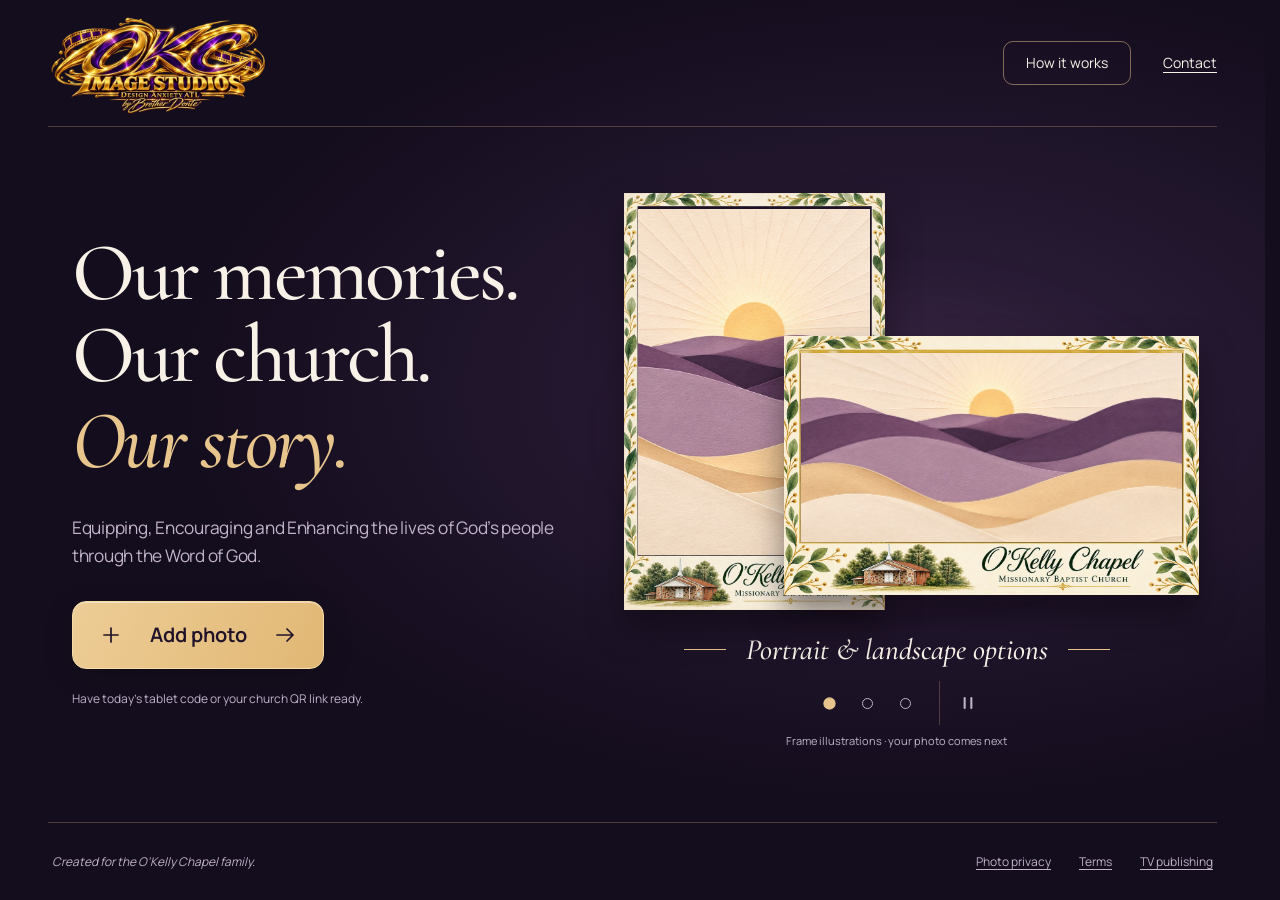
==== commit 9b96c336: "Restore church motto and smooth randomized frame examples" ====
--- a/index.html
+++ b/index.html
@@ -1,4 +1,4 @@
-﻿<!doctype html>
+<!doctype html>
 <html lang="en">
 <head>
   <meta charset="utf-8">
@@ -6,8 +6,8 @@
   <meta name="description" content="Share the moments that bring O’Kelly Chapel together. Add your photo, choose a frame and send it to church staff for review.">
   <meta name="theme-color" content="#140d1d">
   <title>Our Church. Our Story. | OKC Image Studios</title>
-  <link rel="stylesheet" href="studio.css?v=20261110-2">
-  <script src="studio.js?v=20261110-2" defer></script>
+  <link rel="stylesheet" href="studio.css?v=20261110-3">
+  <script src="studio.js?v=20261110-3" defer></script>
 </head>
 <body>
   <a class="skip-link" href="#main">Skip to content</a>
@@ -23,7 +23,7 @@
       <section class="studio-home" aria-labelledby="hero-heading">
         <div class="hero-copy">
           <h1 id="hero-heading"><span>Our memories.</span><span>Our church.</span><em>Our story.</em></h1>
-          <p class="invitation">Share the moments that bring<br class="desktop-break"> O’Kelly Chapel together.</p>
+          <p class="invitation church-motto">Equipping, Encouraging and Enhancing the lives of God’s people through the Word of God.</p>
           <a class="button-primary" id="add-photo" href="https://script.google.com/macros/s/AKfycbyssqxUVHCUqK0O1XkhN_K3kER5trXIt2nqcTqf9sgAg4-SgfCbiGrs4DNAgqa4nCBD/exec?start=1"><svg viewBox="0 0 24 24" aria-hidden="true"><path d="M12 5v14M5 12h14"/></svg><span>Add photo</span><svg class="button-arrow" viewBox="0 0 24 24" aria-hidden="true"><path d="M4 12h16m-6-6 6 6-6 6"/></svg></a>
           <p class="entry-note">Have today’s tablet code or your church QR link ready.</p>
         </div>
@@ -42,7 +42,7 @@
               </div>
             </figure>
           </div>
-          <p class="art-caption">Made for your memories</p>
+          <p class="art-caption">Portrait &amp; landscape options</p>
           <div class="art-controls">
             <div class="frame-options" role="group" aria-label="Choose a frame preview">
               <button type="button" data-frame="0" aria-label="Chapel Garden frames" aria-pressed="true"><span></span></button>
--- a/studio.css
+++ b/studio.css
@@ -92,3 +92,10 @@
 @media(max-width:760px){.page-shell{width:calc(100% - 40px)}.site-header{min-height:102px;gap:14px}.brand{width:164px}.site-header nav{gap:12px;font-size:12px}.quiet-button{padding:8px 12px;border-radius:8px}.site-header nav>a{display:none}.studio-home{grid-template-columns:1fr;gap:38px;padding:36px 0 32px}.hero-copy{padding-inline:6px}h1{font-size:clamp(61px,13.8vw,82px);margin-bottom:18px;line-height:.96}.invitation{font-size:17px;line-height:1.65;max-width:340px;margin-bottom:23px}.desktop-break{display:none}.button-primary{min-height:60px;min-width:226px;font-size:18px;padding:14px 23px}.entry-note{margin-top:16px;font-size:11px;max-width:300px}.hero-art{width:min(100%,480px);margin:auto}.hero-examples{height:clamp(260px,70vw,365px)}.hero-portrait{left:5%;width:42%}.hero-landscape{right:1%;width:69%}.art-caption{font-size:27px;margin-top:20px;gap:18px}.sample-credit{font-size:10px;margin-top:5px}.site-footer{flex-direction:column;gap:6px;align-items:center;padding:20px 0;font-size:11px}.site-footer nav{gap:24px}.site-footer p{text-align:center}dialog{padding:44px 24px 26px}dialog h2{font-size:37px}}
 @media(max-width:360px){.page-shell{width:calc(100% - 32px)}.brand{width:146px}.quiet-button{font-size:11px;padding-inline:9px}h1{font-size:48px}.studio-home{padding-top:30px}.art-caption{font-size:23px;gap:12px}.site-footer nav{gap:18px}}
 @media(prefers-reduced-motion:reduce){*,*:before,*:after{animation:none!important;transition:none!important;scroll-behavior:auto!important}.hero-portrait{transform:rotate(-4deg)}.hero-landscape{transform:rotate(3deg)}}
+
+/* Randomized frame changes preserve the public illustration boundary. */
+.frame-display{opacity:1;transition:opacity .35s ease}
+.frame-display.is-changing{opacity:0}
+.church-motto{font-size:clamp(17px,1.35vw,20px);line-height:1.6;max-width:490px}
+@media(max-width:760px){.church-motto{font-size:16px}.art-caption{font-size:23px}}
+@media(prefers-reduced-motion:reduce){.frame-display{transition:none}}
